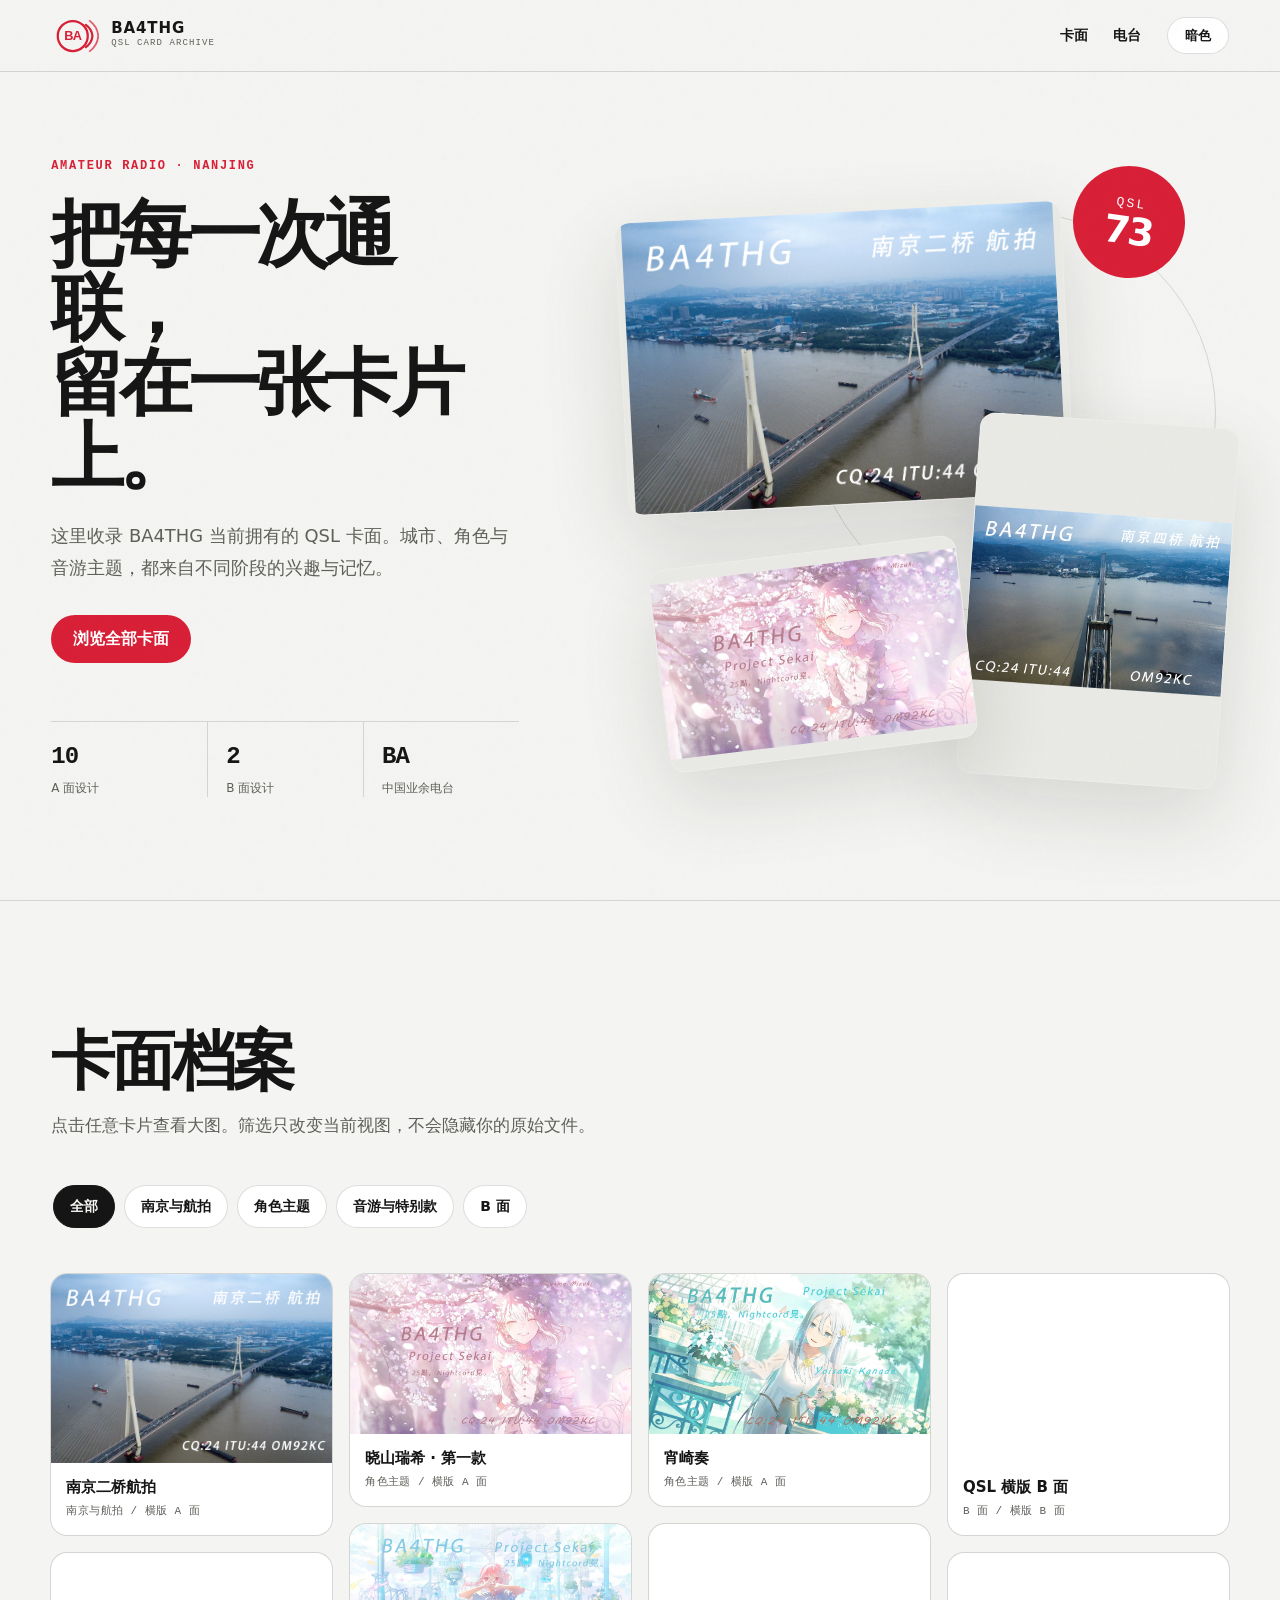
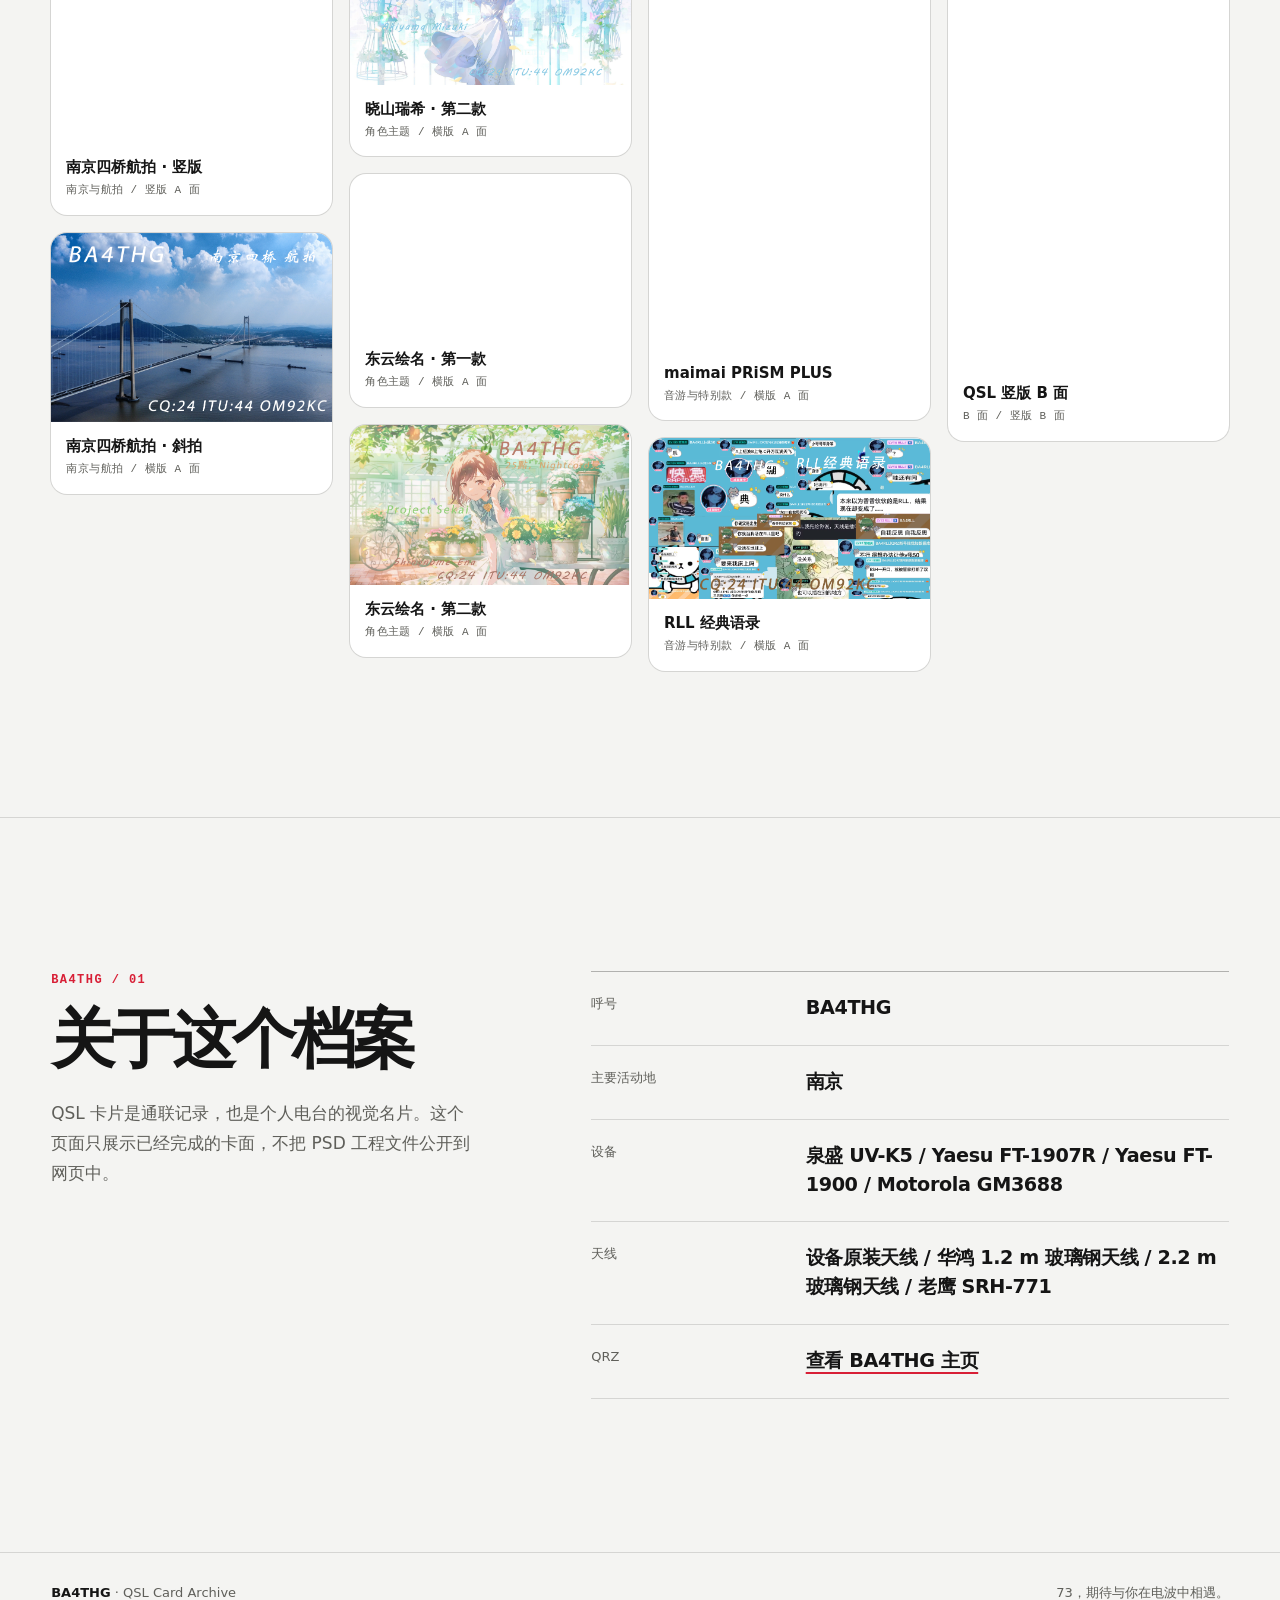
==== index.html @ e1be9c92 "Publish BA4THG QSL card archive" ====
<!doctype html>
<html lang="zh-CN">
<head>
  <meta charset="UTF-8">
  <meta name="viewport" content="width=device-width, initial-scale=1.0">
  <meta name="description" content="BA4THG 的 QSL 卡片档案，展示当前使用与收藏的 QSL 卡面设计。">
  <meta name="theme-color" content="#f4f4f2">
  <title>BA4THG · QSL Card Archive</title>
  <link rel="icon" type="image/svg+xml" href="./assets/ba4thg-mark.svg">
  <link rel="stylesheet" href="./styles.css">
  <script src="./app.js" defer></script>
</head>
<body>
  <a class="skip-link" href="#gallery">跳到卡面画廊</a>

  <header class="site-header">
    <a class="brand" href="#top" aria-label="返回页面顶部">
      <img class="brand-mark" src="./assets/ba4thg-mark.svg" alt="" aria-hidden="true">
      <span class="brand-copy">
        <strong>BA4THG</strong>
        <small>QSL CARD ARCHIVE</small>
      </span>
    </a>

    <nav class="site-nav" aria-label="主导航">
      <a href="#gallery">卡面</a>
      <a href="#station">电台</a>
      <button class="theme-toggle" type="button" aria-label="切换明暗主题">
        <span data-theme-label>暗色</span>
      </button>
    </nav>
  </header>

  <main id="top">
    <section class="hero" aria-labelledby="hero-title">
      <div class="hero-copy reveal">
        <p class="eyebrow">AMATEUR RADIO · NANJING</p>
        <h1 id="hero-title">把每一次通联，<br>留在一张卡片上。</h1>
        <p class="hero-intro">这里收录 BA4THG 当前拥有的 QSL 卡面。城市、角色与音游主题，都来自不同阶段的兴趣与记忆。</p>
        <a class="primary-action" href="#gallery">浏览全部卡面</a>

        <dl class="hero-stats" aria-label="卡面统计">
          <div>
            <dt data-front-count>10</dt>
            <dd>A 面设计</dd>
          </div>
          <div>
            <dt data-back-count>2</dt>
            <dd>B 面设计</dd>
          </div>
          <div>
            <dt>BA</dt>
            <dd>中国业余电台</dd>
          </div>
        </dl>
      </div>

      <div class="hero-gallery reveal" aria-label="精选卡面预览">
        <figure class="hero-card hero-card-main">
          <img src="./图片/A面 南京二桥航拍.png" alt="南京二桥航拍主题 QSL 卡片">
        </figure>
        <figure class="hero-card hero-card-tall">
          <img src="./图片/A面 南京四桥航拍 竖拍.png" alt="南京四桥竖版航拍主题 QSL 卡片">
        </figure>
        <figure class="hero-card hero-card-accent">
          <img src="./图片/A面 mzk 1 2版.png" alt="晓山瑞希主题 QSL 卡片">
        </figure>
        <div class="hero-callout" aria-hidden="true">
          <span>QSL</span>
          <strong>73</strong>
        </div>
      </div>
    </section>

    <section class="archive" id="gallery" aria-labelledby="gallery-title">
      <div class="section-heading reveal">
        <h2 id="gallery-title">卡面档案</h2>
        <p>点击任意卡片查看大图。筛选只改变当前视图，不会隐藏你的原始文件。</p>
      </div>

      <div class="filter-bar reveal" role="group" aria-label="卡面分类筛选">
        <button class="filter-chip is-active" type="button" data-filter="all" aria-pressed="true">全部</button>
        <button class="filter-chip" type="button" data-filter="city" aria-pressed="false">南京与航拍</button>
        <button class="filter-chip" type="button" data-filter="character" aria-pressed="false">角色主题</button>
        <button class="filter-chip" type="button" data-filter="rhythm" aria-pressed="false">音游与特别款</button>
        <button class="filter-chip" type="button" data-filter="back" aria-pressed="false">B 面</button>
      </div>

      <div class="card-grid" data-card-grid aria-live="polite"></div>
      <p class="empty-state" data-empty-state hidden>当前分类还没有卡面。</p>
    </section>

    <section class="station" id="station" aria-labelledby="station-title">
      <div class="station-copy reveal">
        <p class="station-index">BA4THG / 01</p>
        <h2 id="station-title">关于这个档案</h2>
        <p>QSL 卡片是通联记录，也是个人电台的视觉名片。这个页面只展示已经完成的卡面，不把 PSD 工程文件公开到网页中。</p>
      </div>

      <dl class="station-details reveal">
        <div>
          <dt>呼号</dt>
          <dd>BA4THG</dd>
        </div>
        <div>
          <dt>主要活动地</dt>
          <dd>南京</dd>
        </div>
        <div>
          <dt>设备</dt>
          <dd>泉盛 UV-K5 / Yaesu FT-1907R / Yaesu FT-1900 / Motorola GM3688</dd>
        </div>
        <div>
          <dt>天线</dt>
          <dd>设备原装天线 / 华鸿 1.2 m 玻璃钢天线 / 2.2 m 玻璃钢天线 / 老鹰 SRH-771</dd>
        </div>
        <div>
          <dt>QRZ</dt>
          <dd><a class="station-link" href="https://www.qrz.com/db/BA4THG" target="_blank" rel="noreferrer">查看 BA4THG 主页</a></dd>
        </div>
      </dl>
    </section>
  </main>

  <footer class="site-footer">
    <p><strong>BA4THG</strong> · QSL Card Archive</p>
    <p>73，期待与你在电波中相遇。</p>
  </footer>

  <dialog class="card-dialog" data-card-dialog aria-labelledby="dialog-title">
    <div class="dialog-shell">
      <div class="dialog-media">
        <img data-dialog-image src="" alt="">
      </div>
      <div class="dialog-panel">
        <button class="dialog-close" type="button" data-dialog-close aria-label="关闭卡面预览">关闭</button>
        <p class="dialog-kicker" data-dialog-kicker></p>
        <h2 id="dialog-title" data-dialog-title></h2>
        <p class="dialog-description" data-dialog-description></p>
        <dl class="dialog-meta">
          <div>
            <dt>版式</dt>
            <dd data-dialog-format></dd>
          </div>
          <div>
            <dt>分组</dt>
            <dd data-dialog-category></dd>
          </div>
        </dl>
        <div class="dialog-actions">
          <button type="button" data-dialog-prev>上一张</button>
          <button type="button" data-dialog-next>下一张</button>
        </div>
      </div>
    </div>
  </dialog>

  <noscript>
    <p class="noscript">此页面需要 JavaScript 才能生成卡面画廊和大图预览。</p>
  </noscript>
</body>
</html>
---- styles.css ----
@charset "UTF-8";

:root {
  color-scheme: light;
  --canvas: #f4f4f2;
  --surface: #ffffff;
  --surface-soft: #e9e9e5;
  --surface-strong: #151515;
  --ink: #151515;
  --ink-soft: #5f5f5a;
  --ink-inverse: #f7f7f3;
  --line: rgba(21, 21, 21, 0.14);
  --line-strong: rgba(21, 21, 21, 0.3);
  --accent: #d81f36;
  --accent-pressed: #b8162a;
  --focus: #2857d9;
  --shadow: 0 28px 80px rgba(35, 35, 30, 0.14);
  --radius-card: 16px;
  --radius-control: 999px;
  --page-pad: clamp(20px, 4vw, 68px);
  --header-height: 72px;
  --max-width: 1480px;
  --ease-out: cubic-bezier(0.16, 1, 0.3, 1);
  font-family: "Segoe UI Variable", "PingFang SC", "Microsoft YaHei UI", system-ui, sans-serif;
}

:root[data-theme="dark"] {
  color-scheme: dark;
  --canvas: #0d0d0e;
  --surface: #161617;
  --surface-soft: #202022;
  --surface-strong: #f1f1ed;
  --ink: #f1f1ed;
  --ink-soft: #a4a4a0;
  --ink-inverse: #151515;
  --line: rgba(241, 241, 237, 0.13);
  --line-strong: rgba(241, 241, 237, 0.28);
  --accent: #f04459;
  --accent-pressed: #ce3046;
  --focus: #7da0ff;
  --shadow: 0 34px 100px rgba(0, 0, 0, 0.42);
}

* {
  box-sizing: border-box;
}

html {
  scroll-behavior: smooth;
  scroll-padding-top: calc(var(--header-height) + 24px);
}

body {
  margin: 0;
  min-width: 320px;
  background: var(--canvas);
  color: var(--ink);
  font-size: 16px;
  line-height: 1.5;
  text-rendering: optimizeLegibility;
  -webkit-font-smoothing: antialiased;
}

body::before {
  position: fixed;
  inset: 0;
  z-index: 100;
  pointer-events: none;
  content: "";
  opacity: 0.035;
  background-image: url("data:image/svg+xml,%3Csvg viewBox='0 0 180 180' xmlns='http://www.w3.org/2000/svg'%3E%3Cfilter id='n'%3E%3CfeTurbulence type='fractalNoise' baseFrequency='.92' numOctaves='3' stitchTiles='stitch'/%3E%3C/filter%3E%3Crect width='100%25' height='100%25' filter='url(%23n)' opacity='.55'/%3E%3C/svg%3E");
}

img {
  display: block;
  max-width: 100%;
}

button,
a {
  font: inherit;
}

a {
  color: inherit;
  text-decoration: none;
}

button {
  color: inherit;
}

button:focus-visible,
a:focus-visible {
  outline: 3px solid var(--focus);
  outline-offset: 3px;
}

::selection {
  background: var(--accent);
  color: #ffffff;
}

.skip-link {
  position: fixed;
  top: 12px;
  left: 12px;
  z-index: 120;
  padding: 10px 14px;
  border-radius: 8px;
  background: var(--surface-strong);
  color: var(--ink-inverse);
  transform: translateY(-160%);
  transition: transform 180ms ease;
}

.skip-link:focus {
  transform: translateY(0);
}

.site-header {
  position: sticky;
  top: 0;
  z-index: 50;
  display: flex;
  width: 100%;
  min-height: var(--header-height);
  align-items: center;
  justify-content: space-between;
  padding: 10px var(--page-pad);
  border-bottom: 1px solid var(--line);
  background: color-mix(in srgb, var(--canvas) 88%, transparent);
  backdrop-filter: blur(18px) saturate(130%);
}

.brand {
  display: inline-flex;
  align-items: center;
  gap: 12px;
}

.brand-mark {
  display: block;
  width: 48px;
  height: 48px;
  flex: 0 0 auto;
}

.brand-copy {
  display: grid;
  gap: 1px;
}

.brand-copy strong {
  font-size: 15px;
  line-height: 1;
  letter-spacing: 0.06em;
}

.brand-copy small {
  color: var(--ink-soft);
  font-family: "Cascadia Mono", "SFMono-Regular", Consolas, monospace;
  font-size: 9px;
  letter-spacing: 0.12em;
}

.site-nav {
  display: flex;
  align-items: center;
  gap: clamp(14px, 2vw, 28px);
  font-size: 14px;
  font-weight: 650;
}

.site-nav > a {
  position: relative;
  padding: 8px 0;
}

.site-nav > a::after {
  position: absolute;
  right: 0;
  bottom: 3px;
  left: 0;
  height: 1px;
  background: currentColor;
  content: "";
  transform: scaleX(0);
  transform-origin: right;
  transition: transform 220ms var(--ease-out);
}

.site-nav > a:hover::after {
  transform: scaleX(1);
  transform-origin: left;
}

.theme-toggle,
.filter-chip,
.dialog-actions button,
.dialog-close {
  border: 1px solid var(--line);
  background: var(--surface);
  cursor: pointer;
  transition: transform 180ms var(--ease-out), border-color 180ms ease, background 180ms ease, color 180ms ease;
}

.theme-toggle {
  min-width: 62px;
  padding: 8px 13px;
  border-radius: var(--radius-control);
  font-size: 13px;
  font-weight: 650;
}

.theme-toggle:hover,
.filter-chip:hover,
.dialog-actions button:hover,
.dialog-close:hover {
  border-color: var(--line-strong);
  transform: translateY(-1px);
}

.theme-toggle:active,
.filter-chip:active,
.dialog-actions button:active,
.dialog-close:active,
.primary-action:active,
.card-button:active {
  transform: translateY(1px) scale(0.99);
}

main,
.site-footer {
  width: min(100%, var(--max-width));
  margin-inline: auto;
}

.hero {
  display: grid;
  min-height: calc(100dvh - var(--header-height));
  grid-template-columns: minmax(0, 0.86fr) minmax(460px, 1.14fr);
  align-items: center;
  gap: clamp(42px, 7vw, 118px);
  padding: clamp(52px, 8vh, 92px) var(--page-pad) clamp(70px, 10vh, 120px);
  overflow: hidden;
}

.hero-copy {
  position: relative;
  z-index: 2;
  max-width: 660px;
}

.eyebrow {
  margin: 0 0 22px;
  color: var(--accent);
  font-family: "Cascadia Mono", "SFMono-Regular", Consolas, monospace;
  font-size: 12px;
  font-weight: 700;
  letter-spacing: 0.14em;
}

.hero h1 {
  max-width: 12ch;
  margin: 0;
  font-size: clamp(48px, 5.7vw, 86px);
  font-weight: 720;
  letter-spacing: -0.065em;
  line-height: 1.02;
}

.hero-intro {
  max-width: 34em;
  margin: 26px 0 0;
  color: var(--ink-soft);
  font-size: clamp(16px, 1.4vw, 19px);
  line-height: 1.75;
}

.primary-action {
  display: inline-flex;
  min-height: 48px;
  align-items: center;
  justify-content: center;
  margin-top: 32px;
  padding: 0 22px;
  border-radius: var(--radius-control);
  background: var(--accent);
  color: #ffffff;
  font-weight: 720;
  transition: transform 180ms var(--ease-out), background 180ms ease;
}

.primary-action:hover {
  background: var(--accent-pressed);
  transform: translateY(-2px);
}

.hero-stats {
  display: grid;
  max-width: 560px;
  grid-template-columns: repeat(3, 1fr);
  gap: 0;
  margin: 58px 0 0;
  border-top: 1px solid var(--line);
}

.hero-stats div {
  padding: 17px 18px 0 0;
}

.hero-stats div + div {
  padding-left: 18px;
  border-left: 1px solid var(--line);
}

.hero-stats dt {
  font-family: "Cascadia Mono", "SFMono-Regular", Consolas, monospace;
  font-size: 24px;
  font-weight: 700;
  letter-spacing: -0.04em;
}

.hero-stats dd {
  margin: 4px 0 0;
  color: var(--ink-soft);
  font-size: 12px;
}

.hero-gallery {
  position: relative;
  min-height: min(650px, 72vh);
}

.hero-gallery::before {
  position: absolute;
  top: 9%;
  right: 2%;
  width: 65%;
  aspect-ratio: 1;
  border: 1px solid var(--line);
  border-radius: 50%;
  content: "";
}

.hero-card {
  position: absolute;
  margin: 0;
  overflow: hidden;
  border: 1px solid rgba(255, 255, 255, 0.2);
  border-radius: var(--radius-card);
  background: var(--surface-soft);
  box-shadow: var(--shadow);
}

.hero-card img {
  width: 100%;
  height: 100%;
  object-fit: contain;
  image-rendering: auto;
}

.hero-card-main {
  top: 9%;
  left: 2%;
  width: 72%;
  aspect-ratio: 1.52;
  transform: rotate(-3deg);
}

.hero-card-tall {
  right: 0;
  bottom: 3%;
  width: 42%;
  aspect-ratio: 0.72;
  transform: rotate(4deg);
}

.hero-card-accent {
  bottom: 7%;
  left: 8%;
  width: 50%;
  aspect-ratio: 1.52;
  transform: rotate(-7deg);
}

.hero-callout {
  position: absolute;
  top: 2%;
  right: 7%;
  display: grid;
  width: 112px;
  height: 112px;
  place-content: center;
  border-radius: 50%;
  background: var(--accent);
  color: #ffffff;
  text-align: center;
  transform: rotate(8deg);
}

.hero-callout span {
  font-family: "Cascadia Mono", "SFMono-Regular", Consolas, monospace;
  font-size: 13px;
  letter-spacing: 0.18em;
}

.hero-callout strong {
  font-size: 38px;
  line-height: 0.98;
  letter-spacing: -0.06em;
}

.archive {
  padding: clamp(82px, 10vw, 150px) var(--page-pad);
  border-top: 1px solid var(--line);
}

.section-heading {
  display: grid;
  max-width: 720px;
  gap: 18px;
  margin-bottom: 42px;
}

.section-heading h2,
.station-copy h2 {
  margin: 0;
  font-size: clamp(40px, 5vw, 70px);
  font-weight: 720;
  letter-spacing: -0.06em;
  line-height: 1;
}

.section-heading p,
.station-copy > p:last-child {
  max-width: 42em;
  margin: 0;
  color: var(--ink-soft);
  font-size: 17px;
  line-height: 1.75;
}

.filter-bar {
  display: flex;
  gap: 9px;
  margin-bottom: 34px;
  overflow-x: auto;
  padding: 2px 2px 12px;
  scrollbar-width: thin;
}

.filter-chip {
  flex: 0 0 auto;
  padding: 10px 16px;
  border-radius: var(--radius-control);
  font-size: 14px;
  font-weight: 680;
  white-space: nowrap;
}

.filter-chip.is-active {
  border-color: var(--surface-strong);
  background: var(--surface-strong);
  color: var(--ink-inverse);
}

.card-grid {
  columns: 4 260px;
  column-gap: 18px;
}

.card-item {
  display: inline-block;
  width: 100%;
  margin: 0 0 18px;
  break-inside: avoid;
  vertical-align: top;
}

.card-button {
  position: relative;
  width: 100%;
  padding: 0;
  overflow: hidden;
  border: 0;
  border-radius: var(--radius-card);
  background: var(--surface);
  box-shadow: 0 0 0 1px var(--line);
  cursor: zoom-in;
  text-align: left;
  transition: transform 260ms var(--ease-out), box-shadow 260ms var(--ease-out);
}

.card-button:hover {
  z-index: 2;
  box-shadow: 0 22px 58px rgba(27, 27, 24, 0.18), 0 0 0 1px var(--line);
  transform: translateY(-5px);
}

:root[data-theme="dark"] .card-button:hover {
  box-shadow: 0 24px 64px rgba(0, 0, 0, 0.46), 0 0 0 1px var(--line);
}

.card-image-wrap {
  position: relative;
  overflow: hidden;
  background: var(--surface-soft);
}

.card-image-wrap.is-error {
  display: grid;
  min-height: 180px;
  place-items: center;
}

.card-image-wrap.is-error::before {
  color: var(--ink-soft);
  content: "图像加载失败";
  font-size: 13px;
}

.card-image-wrap.is-error .card-image {
  display: none;
}

.card-image-wrap::after {
  position: absolute;
  inset: 0;
  background: linear-gradient(to top, rgba(0, 0, 0, 0.5), transparent 35%);
  content: "";
  opacity: 0;
  transition: opacity 220ms ease;
}

.card-button:hover .card-image-wrap::after,
.card-button:focus-visible .card-image-wrap::after {
  opacity: 1;
}

.card-image {
  width: 100%;
  height: auto;
  transition: transform 500ms var(--ease-out);
}

.card-button:hover .card-image {
  transform: scale(1.018);
}

.card-view-label {
  position: absolute;
  right: 13px;
  bottom: 13px;
  z-index: 1;
  padding: 7px 11px;
  border-radius: var(--radius-control);
  background: rgba(255, 255, 255, 0.92);
  color: #151515;
  font-size: 12px;
  font-weight: 720;
  opacity: 0;
  transform: translateY(8px);
  transition: opacity 220ms ease, transform 220ms var(--ease-out);
}

.card-button:hover .card-view-label,
.card-button:focus-visible .card-view-label {
  opacity: 1;
  transform: translateY(0);
}

.card-caption {
  display: grid;
  gap: 5px;
  padding: 14px 15px 16px;
}

.card-caption strong {
  font-size: 15px;
  line-height: 1.35;
}

.card-caption span {
  color: var(--ink-soft);
  font-family: "Cascadia Mono", "SFMono-Regular", Consolas, monospace;
  font-size: 11px;
  letter-spacing: 0.04em;
}

.card-item[hidden] {
  display: none;
}

.empty-state {
  margin: 42px 0 0;
  padding: 42px;
  border: 1px dashed var(--line-strong);
  border-radius: var(--radius-card);
  color: var(--ink-soft);
  text-align: center;
}

.station {
  display: grid;
  grid-template-columns: minmax(0, 0.8fr) minmax(420px, 1.2fr);
  gap: clamp(48px, 9vw, 150px);
  padding: clamp(90px, 12vw, 170px) var(--page-pad);
  border-top: 1px solid var(--line);
}

.station-index {
  margin: 0 0 18px;
  color: var(--accent);
  font-family: "Cascadia Mono", "SFMono-Regular", Consolas, monospace;
  font-size: 12px;
  font-weight: 700;
  letter-spacing: 0.12em;
}

.station-copy > p:last-child {
  margin-top: 28px;
}

.station-details {
  margin: 0;
  border-top: 1px solid var(--line-strong);
}

.station-details div {
  display: grid;
  grid-template-columns: minmax(100px, 0.45fr) 1fr;
  gap: 24px;
  padding: 22px 0;
  border-bottom: 1px solid var(--line);
}

.station-details dt {
  color: var(--ink-soft);
  font-size: 13px;
}

.station-details dd {
  margin: 0;
  font-size: clamp(16px, 1.5vw, 21px);
  font-weight: 650;
  letter-spacing: -0.02em;
}

.station-link {
  text-decoration: underline;
  text-decoration-color: var(--accent);
  text-decoration-thickness: 2px;
  text-underline-offset: 5px;
}

.site-footer {
  display: flex;
  justify-content: space-between;
  gap: 24px;
  padding: 30px var(--page-pad) 42px;
  border-top: 1px solid var(--line);
  color: var(--ink-soft);
  font-size: 13px;
}

.site-footer p {
  margin: 0;
}

.site-footer strong {
  color: var(--ink);
}

.card-dialog {
  width: min(1180px, calc(100vw - 32px));
  max-width: none;
  max-height: calc(100dvh - 32px);
  padding: 0;
  overflow: hidden;
  border: 1px solid var(--line);
  border-radius: 20px;
  background: var(--surface);
  color: var(--ink);
  box-shadow: 0 40px 120px rgba(0, 0, 0, 0.35);
}

.card-dialog::backdrop {
  background: rgba(0, 0, 0, 0.72);
  backdrop-filter: blur(8px);
}

.dialog-shell {
  display: grid;
  min-height: min(720px, calc(100dvh - 32px));
  grid-template-columns: minmax(0, 1.55fr) minmax(300px, 0.65fr);
}

.dialog-media {
  display: grid;
  min-height: 420px;
  place-items: center;
  padding: clamp(18px, 3vw, 44px);
  overflow: auto;
  background: #090909;
}

.dialog-media img {
  width: auto;
  max-width: 100%;
  max-height: calc(100dvh - 90px);
  border-radius: 10px;
  object-fit: contain;
  box-shadow: 0 20px 80px rgba(0, 0, 0, 0.34);
}

.dialog-panel {
  display: flex;
  flex-direction: column;
  min-width: 0;
  padding: clamp(24px, 4vw, 48px);
  border-left: 1px solid var(--line);
}

.dialog-close {
  align-self: flex-end;
  padding: 8px 13px;
  border-radius: var(--radius-control);
  font-size: 13px;
  font-weight: 680;
}

.dialog-kicker {
  margin: auto 0 12px;
  color: var(--accent);
  font-family: "Cascadia Mono", "SFMono-Regular", Consolas, monospace;
  font-size: 11px;
  font-weight: 700;
  letter-spacing: 0.12em;
}

.dialog-panel h2 {
  margin: 0;
  font-size: clamp(30px, 3.5vw, 50px);
  line-height: 1.03;
  letter-spacing: -0.055em;
}

.dialog-description {
  margin: 20px 0 0;
  color: var(--ink-soft);
  line-height: 1.75;
}

.dialog-meta {
  display: grid;
  grid-template-columns: repeat(2, 1fr);
  gap: 16px;
  margin: 30px 0 0;
  padding-top: 18px;
  border-top: 1px solid var(--line);
}

.dialog-meta div {
  min-width: 0;
}

.dialog-meta dt {
  color: var(--ink-soft);
  font-size: 11px;
}

.dialog-meta dd {
  margin: 5px 0 0;
  font-size: 14px;
  font-weight: 680;
}

.dialog-actions {
  display: grid;
  grid-template-columns: repeat(2, 1fr);
  gap: 9px;
  margin-top: 34px;
}

.dialog-actions button {
  min-height: 44px;
  border-radius: var(--radius-control);
  font-size: 13px;
  font-weight: 680;
}

.noscript {
  position: fixed;
  right: 20px;
  bottom: 20px;
  z-index: 80;
  max-width: 380px;
  margin: 0;
  padding: 14px 16px;
  border-radius: 10px;
  background: var(--accent);
  color: #ffffff;
  box-shadow: var(--shadow);
}

.reveal {
  opacity: 0;
  transform: translateY(24px);
  transition: opacity 700ms var(--ease-out), transform 700ms var(--ease-out);
}

.reveal.is-visible {
  opacity: 1;
  transform: translateY(0);
}

@media (max-width: 1100px) {
  .hero {
    grid-template-columns: minmax(0, 0.95fr) minmax(390px, 1.05fr);
    gap: 40px;
  }

  .hero-gallery {
    min-height: 550px;
  }

  .card-grid {
    columns: 3 240px;
  }
}

@media (max-width: 820px) {
  :root {
    --header-height: 66px;
  }

  .site-header {
    min-height: var(--header-height);
  }

  .brand-copy small {
    display: none;
  }

  .site-nav > a {
    display: none;
  }

  .hero {
    min-height: auto;
    grid-template-columns: 1fr;
    gap: 48px;
    padding-top: 64px;
  }

  .hero h1 {
    max-width: 10ch;
    font-size: clamp(48px, 13vw, 72px);
  }

  .hero-gallery {
    width: min(100%, 650px);
    min-height: 540px;
    margin-inline: auto;
  }

  .station {
    grid-template-columns: 1fr;
  }

  .dialog-shell {
    min-height: auto;
    grid-template-columns: 1fr;
  }

  .dialog-media {
    min-height: 52dvh;
    max-height: 62dvh;
  }

  .dialog-media img {
    max-height: 56dvh;
  }

  .dialog-panel {
    padding: 22px;
    border-top: 1px solid var(--line);
    border-left: 0;
  }

  .dialog-kicker {
    margin-top: 30px;
  }
}

@media (max-width: 560px) {
  .brand-mark {
    width: 44px;
    height: 44px;
  }

  .theme-toggle {
    min-width: 58px;
  }

  .hero {
    gap: 30px;
    padding-top: 48px;
  }

  .hero h1 {
    font-size: clamp(43px, 14.2vw, 62px);
  }

  .hero-intro {
    font-size: 16px;
  }

  .hero-stats {
    margin-top: 42px;
  }

  .hero-stats div {
    padding-right: 9px;
  }

  .hero-stats div + div {
    padding-left: 10px;
  }

  .hero-stats dt {
    font-size: 20px;
  }

  .hero-stats dd {
    font-size: 10px;
  }

  .hero-gallery {
    min-height: 390px;
  }

  .hero-card-main {
    width: 78%;
  }

  .hero-card-tall {
    width: 39%;
  }

  .hero-card-accent {
    bottom: 4%;
    width: 55%;
  }

  .hero-callout {
    width: 78px;
    height: 78px;
  }

  .hero-callout strong {
    font-size: 28px;
  }

  .hero-callout span {
    font-size: 9px;
  }

  .archive,
  .station {
    padding-top: 76px;
    padding-bottom: 86px;
  }

  .card-grid {
    columns: 2 145px;
    column-gap: 12px;
  }

  .card-item {
    margin-bottom: 12px;
  }

  .card-caption {
    padding: 11px 12px 13px;
  }

  .card-caption strong {
    font-size: 13px;
  }

  .card-caption span {
    font-size: 9px;
  }

  .card-view-label {
    display: none;
  }

  .station-details div {
    grid-template-columns: 92px 1fr;
    gap: 14px;
  }

  .site-footer {
    flex-direction: column;
    gap: 8px;
  }

  .card-dialog {
    width: 100vw;
    max-height: 100dvh;
    border: 0;
    border-radius: 0;
  }

  .dialog-media {
    min-height: 46dvh;
    max-height: 54dvh;
    padding: 14px;
  }

  .dialog-media img {
    max-height: 48dvh;
  }
}

@media (prefers-reduced-motion: reduce) {
  html {
    scroll-behavior: auto;
  }

  *,
  *::before,
  *::after {
    scroll-behavior: auto !important;
    transition-duration: 0.01ms !important;
    animation-duration: 0.01ms !important;
    animation-iteration-count: 1 !important;
  }

  .reveal {
    opacity: 1;
    transform: none;
  }
}

@supports not (backdrop-filter: blur(18px)) {
  .site-header {
    background: var(--canvas);
  }
}
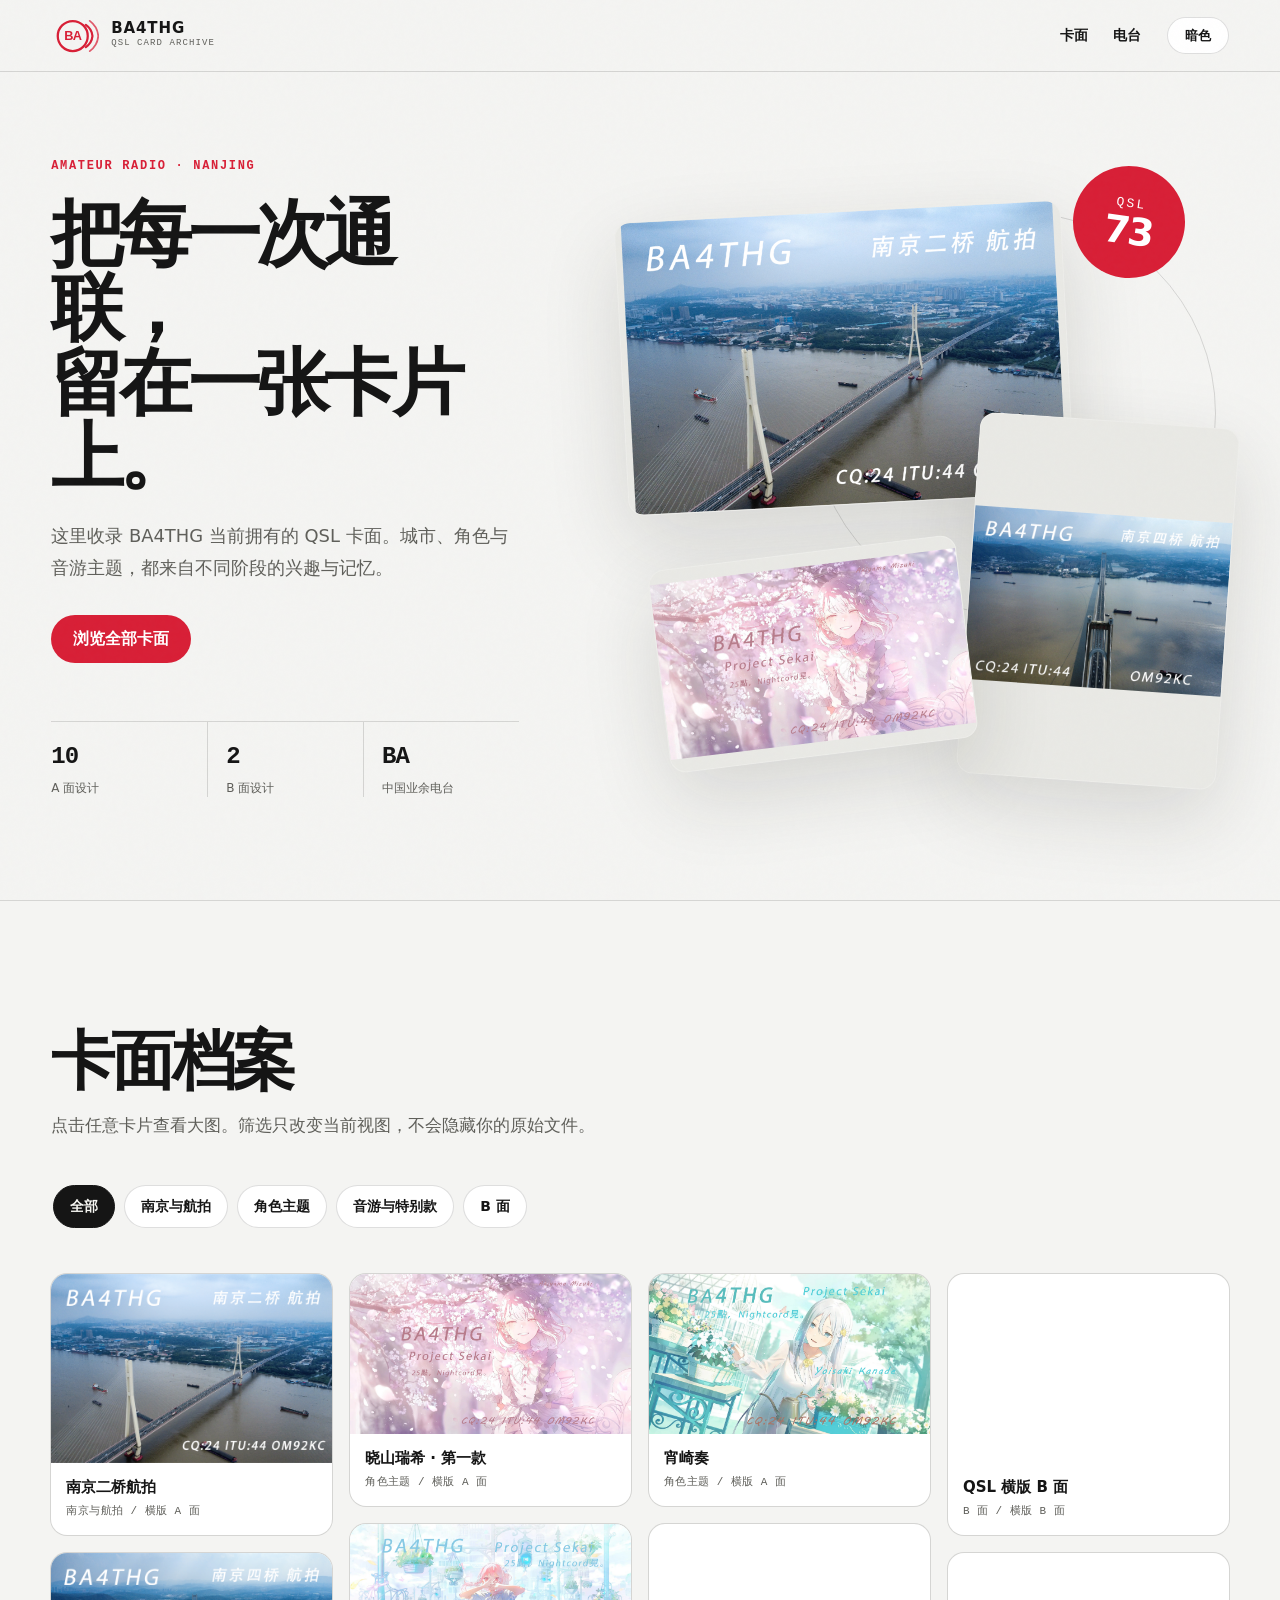
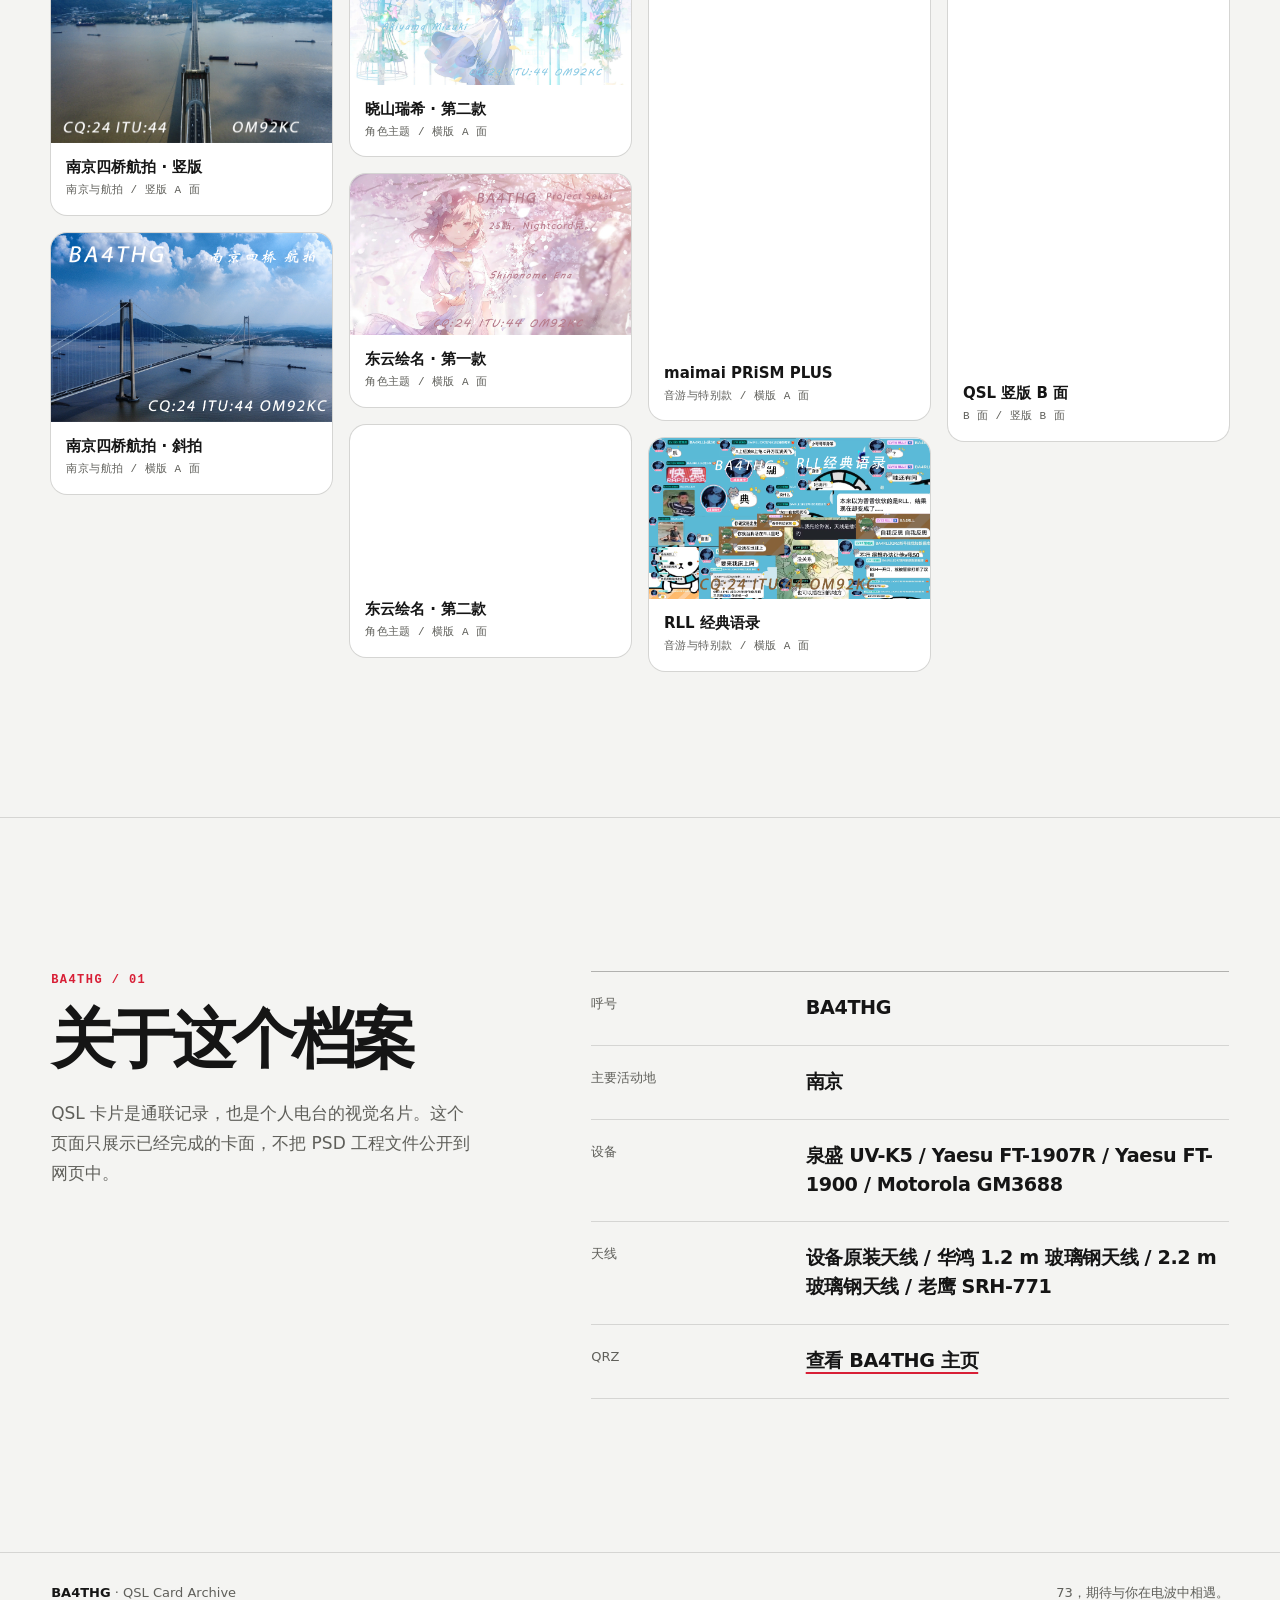
==== commit 301fed26: "Reduce initial QSL hero image load" ====
--- a/index.html
+++ b/index.html
@@ -7,6 +7,7 @@
   <meta name="theme-color" content="#f4f4f2">
   <title>BA4THG · QSL Card Archive</title>
   <link rel="icon" type="image/svg+xml" href="./assets/ba4thg-mark.svg">
+  <link rel="preload" as="image" href="./图片/A面 南京二桥航拍-small.png" fetchpriority="high">
   <link rel="stylesheet" href="./styles.css">
   <script src="./app.js" defer></script>
 </head>
@@ -57,13 +58,13 @@
 
       <div class="hero-gallery reveal" aria-label="精选卡面预览">
         <figure class="hero-card hero-card-main">
-          <img src="./图片/A面 南京二桥航拍.png" alt="南京二桥航拍主题 QSL 卡片">
+          <img src="./图片/A面 南京二桥航拍-small.png" alt="南京二桥航拍主题 QSL 卡片" loading="eager" decoding="async" fetchpriority="high">
         </figure>
         <figure class="hero-card hero-card-tall">
-          <img src="./图片/A面 南京四桥航拍 竖拍.png" alt="南京四桥竖版航拍主题 QSL 卡片">
+          <img src="./图片/A面 南京四桥航拍 竖拍-small.png" alt="南京四桥竖版航拍主题 QSL 卡片" loading="eager" decoding="async">
         </figure>
         <figure class="hero-card hero-card-accent">
-          <img src="./图片/A面 mzk 1 2版.png" alt="晓山瑞希主题 QSL 卡片">
+          <img src="./图片/A面 mzk 1 2版.png" alt="晓山瑞希主题 QSL 卡片" loading="lazy" decoding="async" fetchpriority="low">
         </figure>
         <div class="hero-callout" aria-hidden="true">
           <span>QSL</span>
@@ -130,7 +131,7 @@
   <dialog class="card-dialog" data-card-dialog aria-labelledby="dialog-title">
     <div class="dialog-shell">
       <div class="dialog-media">
-        <img data-dialog-image src="" alt="">
+        <img data-dialog-image alt="" decoding="async">
       </div>
       <div class="dialog-panel">
         <button class="dialog-close" type="button" data-dialog-close aria-label="关闭卡面预览">关闭</button>
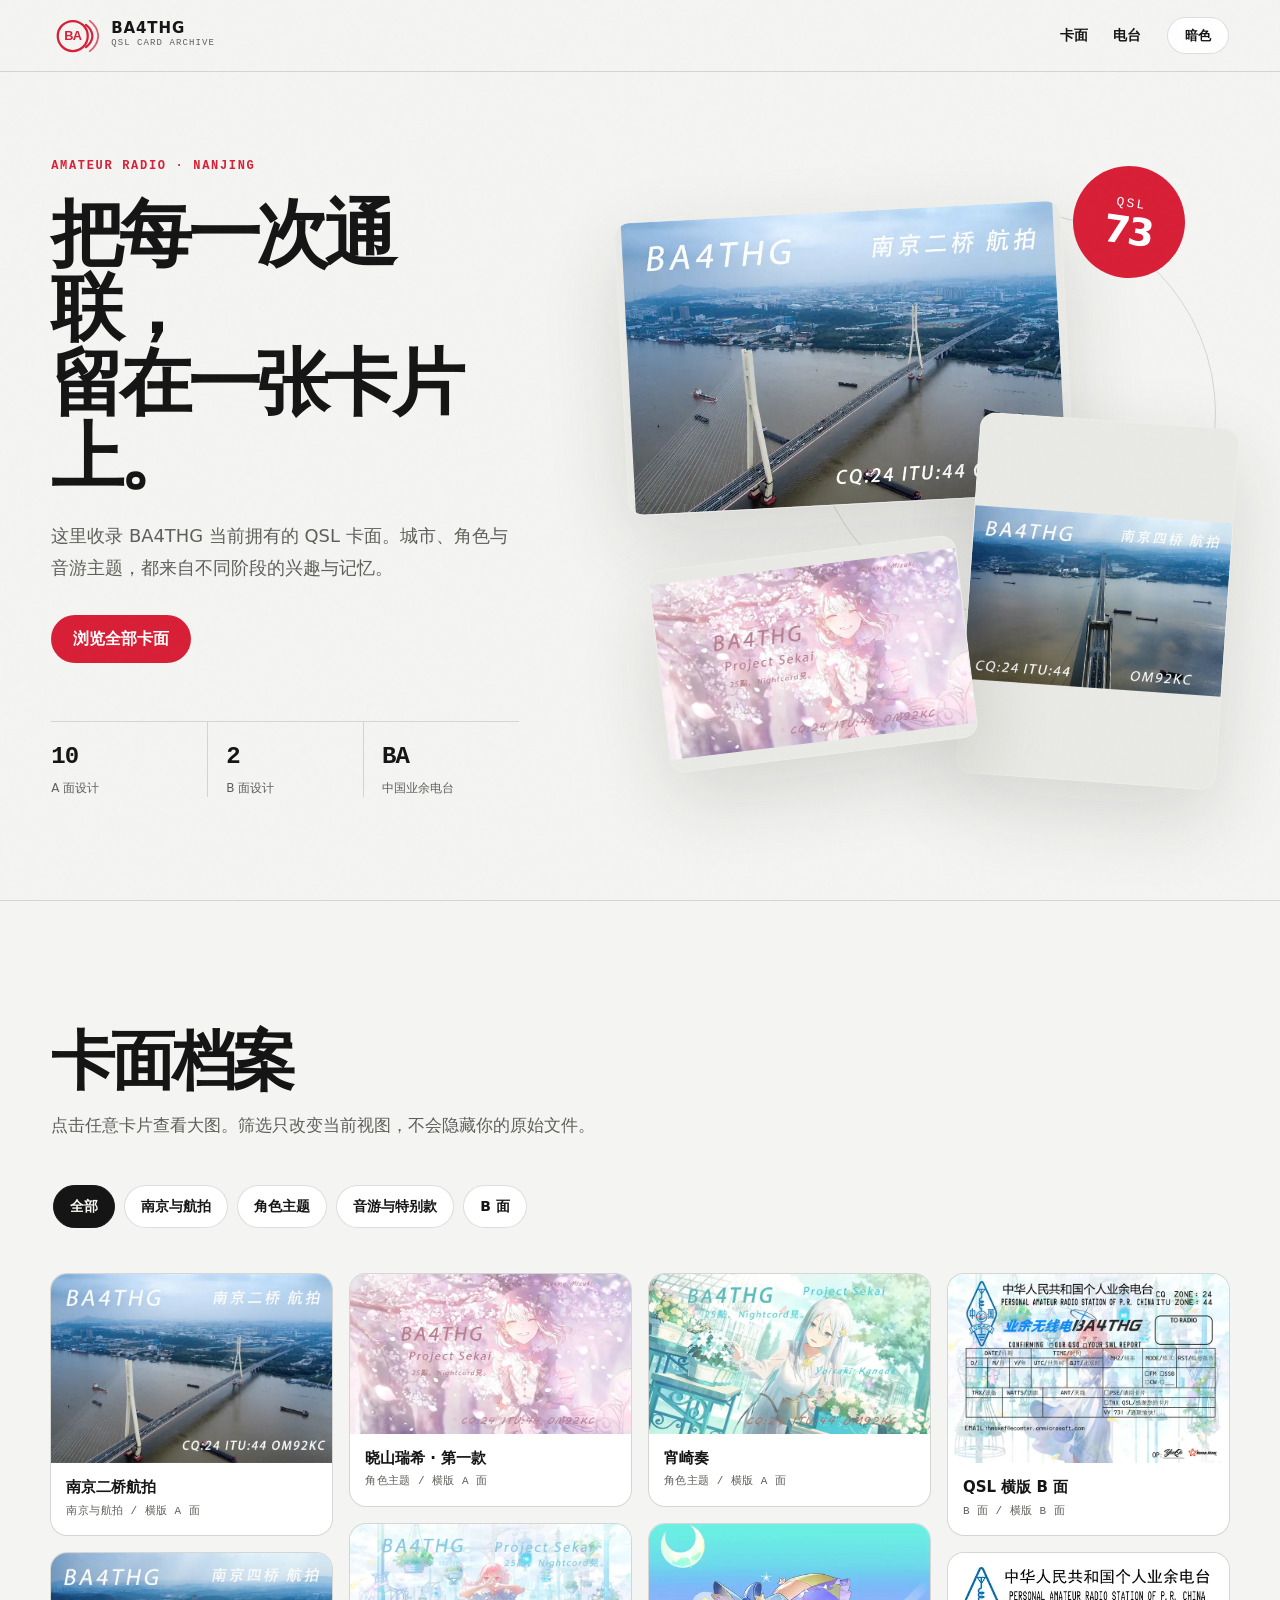
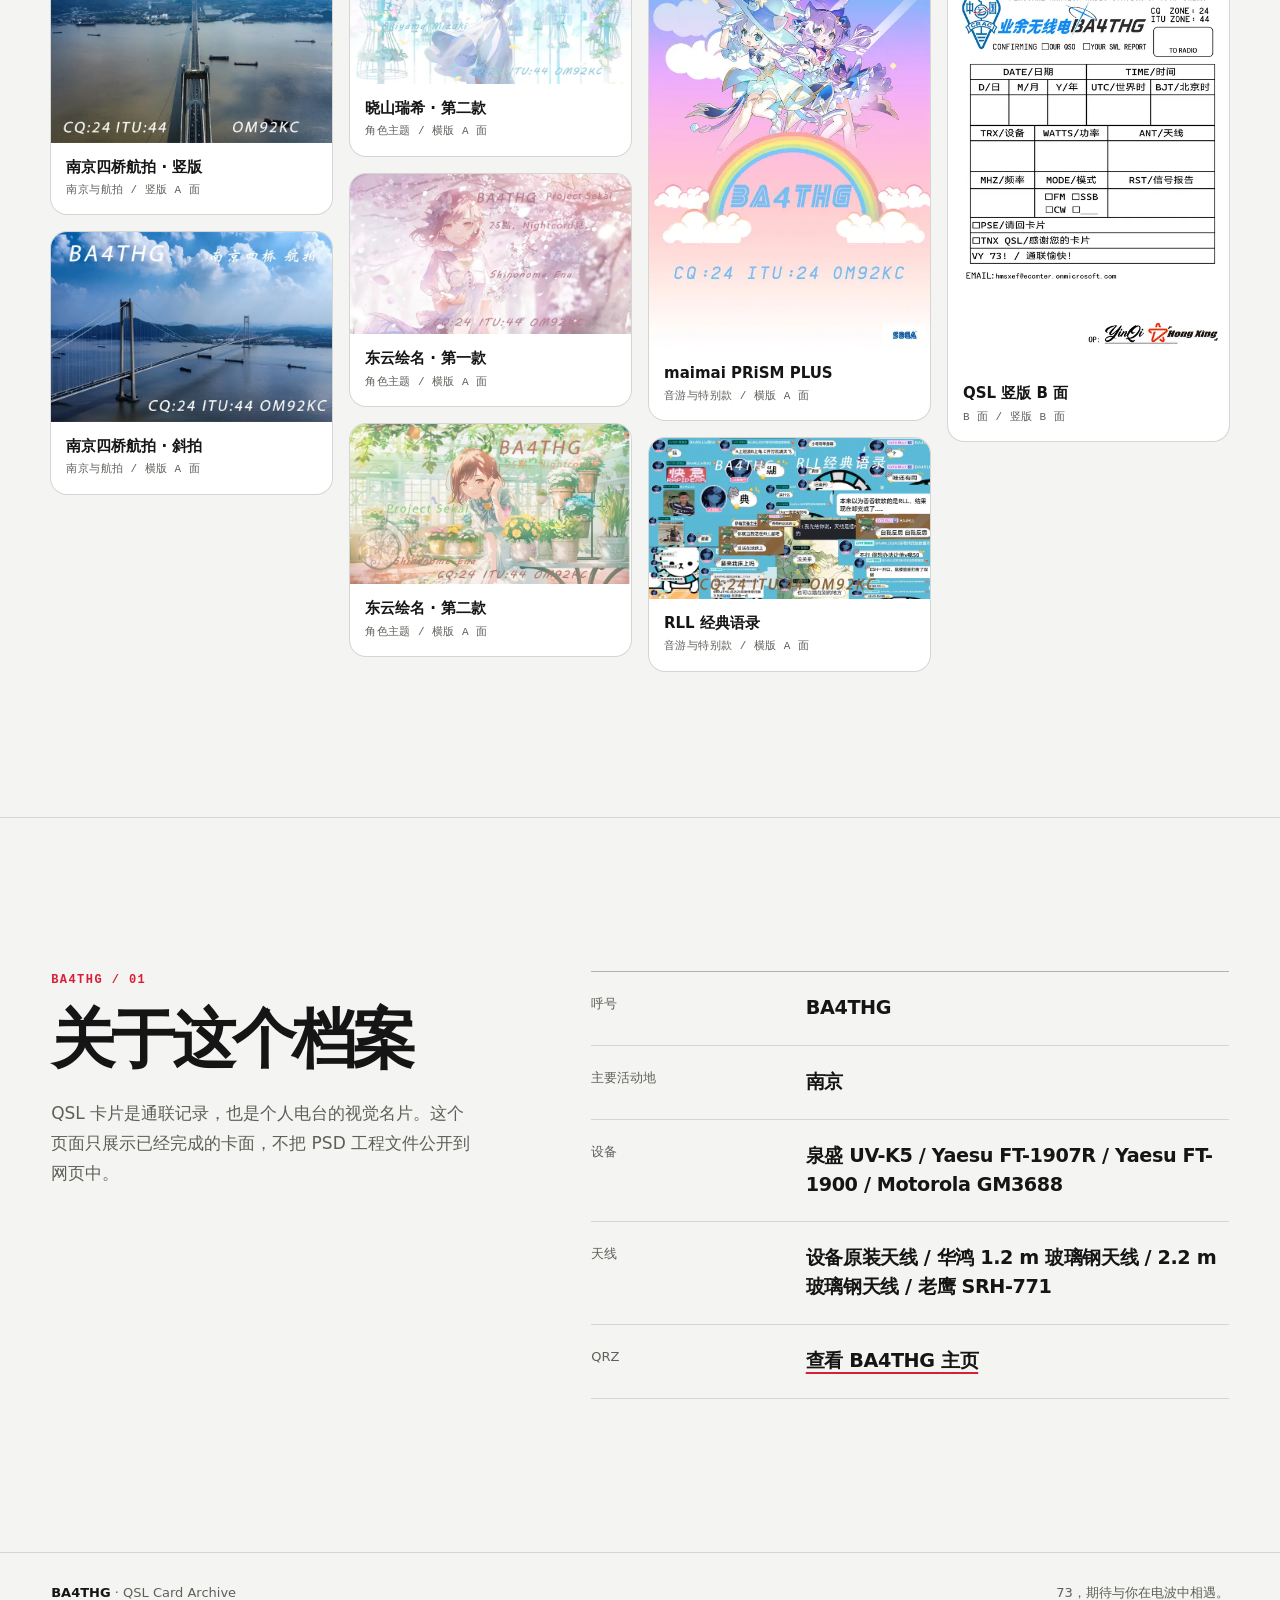
==== commit 59b563d5: "Optimize QSL image delivery [skip ci]" ====
--- a/index.html
+++ b/index.html
@@ -7,7 +7,7 @@
   <meta name="theme-color" content="#f4f4f2">
   <title>BA4THG · QSL Card Archive</title>
   <link rel="icon" type="image/svg+xml" href="./assets/ba4thg-mark.svg">
-  <link rel="preload" as="image" href="./图片/A面 南京二桥航拍-small.png" fetchpriority="high">
+  <link rel="preload" as="image" href="./图片/thumbs/nanjing-second-bridge.160e3b6c23bb.webp" type="image/webp" fetchpriority="high">
   <link rel="stylesheet" href="./styles.css">
   <script src="./app.js" defer></script>
 </head>
@@ -58,13 +58,13 @@
 
       <div class="hero-gallery reveal" aria-label="精选卡面预览">
         <figure class="hero-card hero-card-main">
-          <img src="./图片/A面 南京二桥航拍-small.png" alt="南京二桥航拍主题 QSL 卡片" loading="eager" decoding="async" fetchpriority="high">
+          <img src="./图片/thumbs/nanjing-second-bridge.160e3b6c23bb.webp" alt="南京二桥航拍主题 QSL 卡片" loading="eager" decoding="async" fetchpriority="high">
         </figure>
         <figure class="hero-card hero-card-tall">
-          <img src="./图片/A面 南京四桥航拍 竖拍-small.png" alt="南京四桥竖版航拍主题 QSL 卡片" loading="eager" decoding="async">
+          <img src="./图片/thumbs/nanjing-fourth-bridge-portrait.2451bc55f803.webp" alt="南京四桥竖版航拍主题 QSL 卡片" loading="eager" decoding="async">
         </figure>
         <figure class="hero-card hero-card-accent">
-          <img src="./图片/A面 mzk 1 2版.png" alt="晓山瑞希主题 QSL 卡片" loading="lazy" decoding="async" fetchpriority="low">
+          <img src="./图片/thumbs/mizuki-01.7b9cff704693.webp" alt="晓山瑞希主题 QSL 卡片" loading="eager" decoding="async">
         </figure>
         <div class="hero-callout" aria-hidden="true">
           <span>QSL</span>
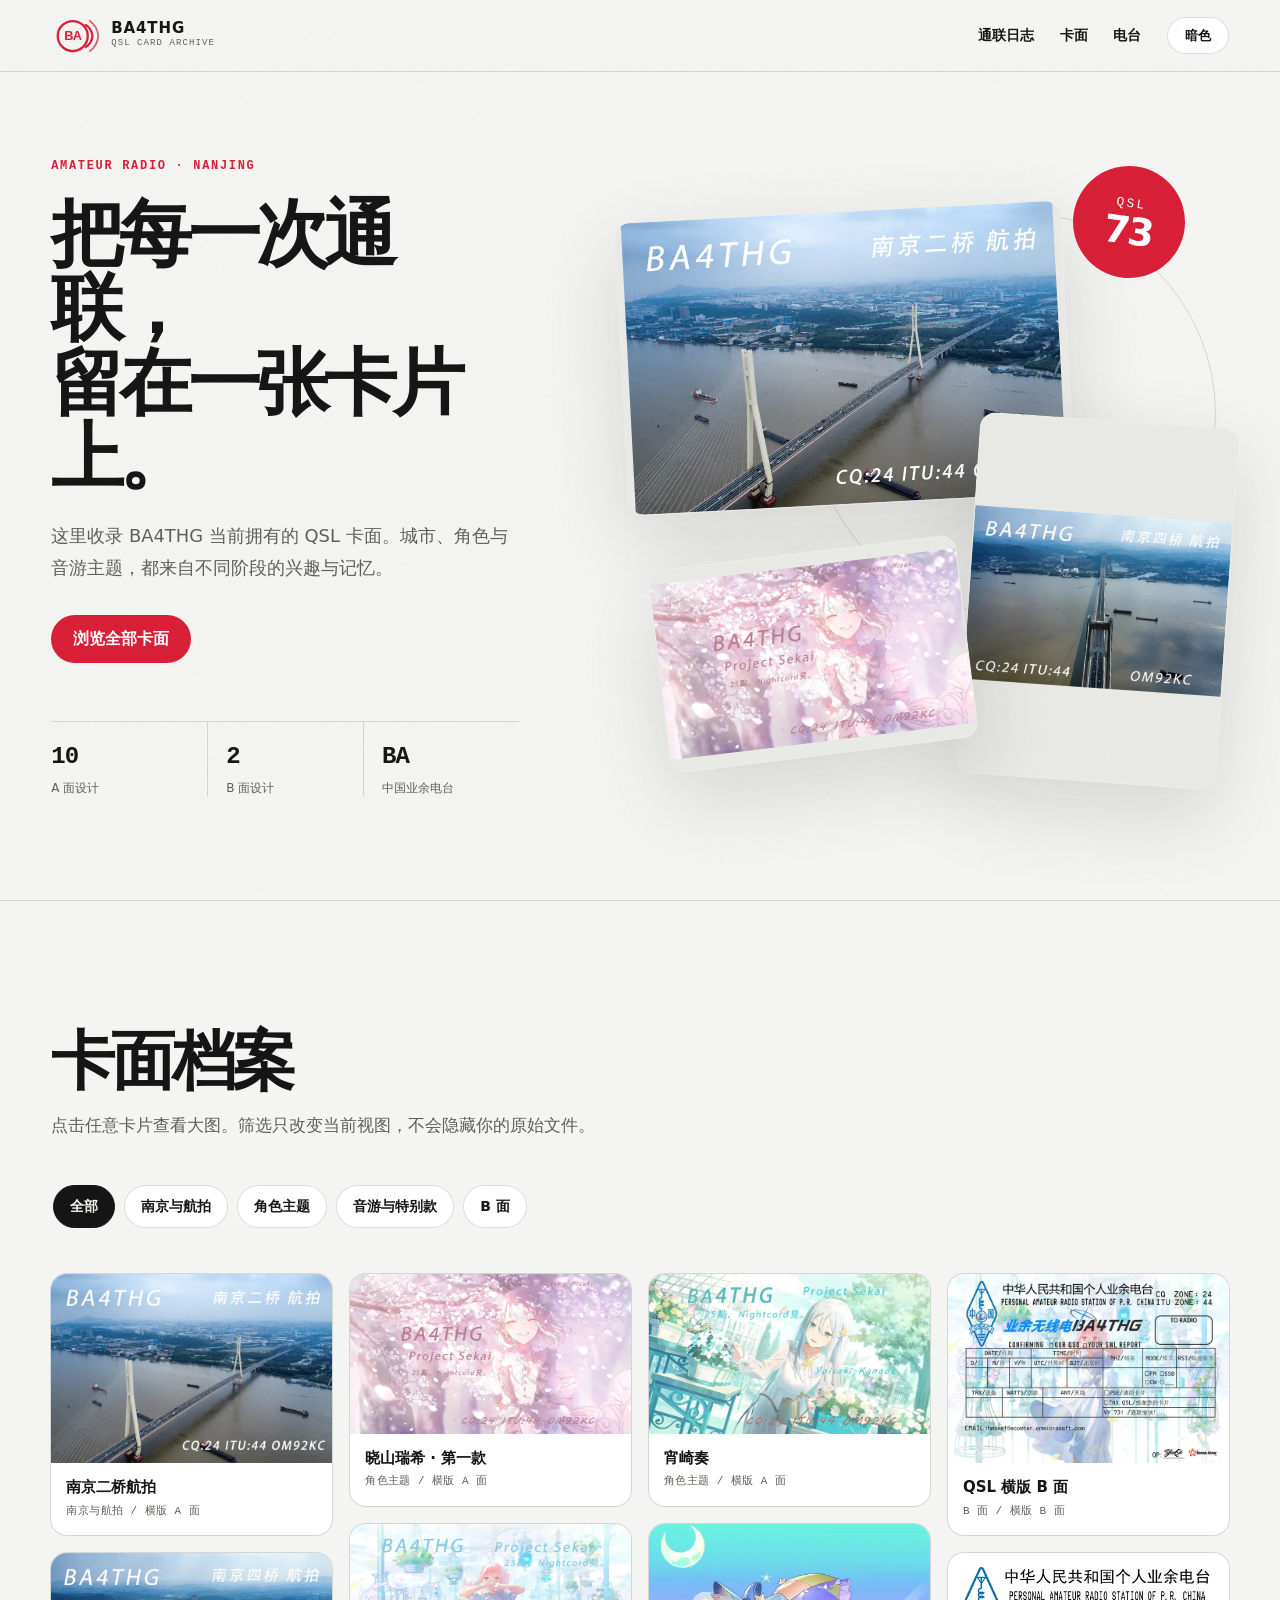
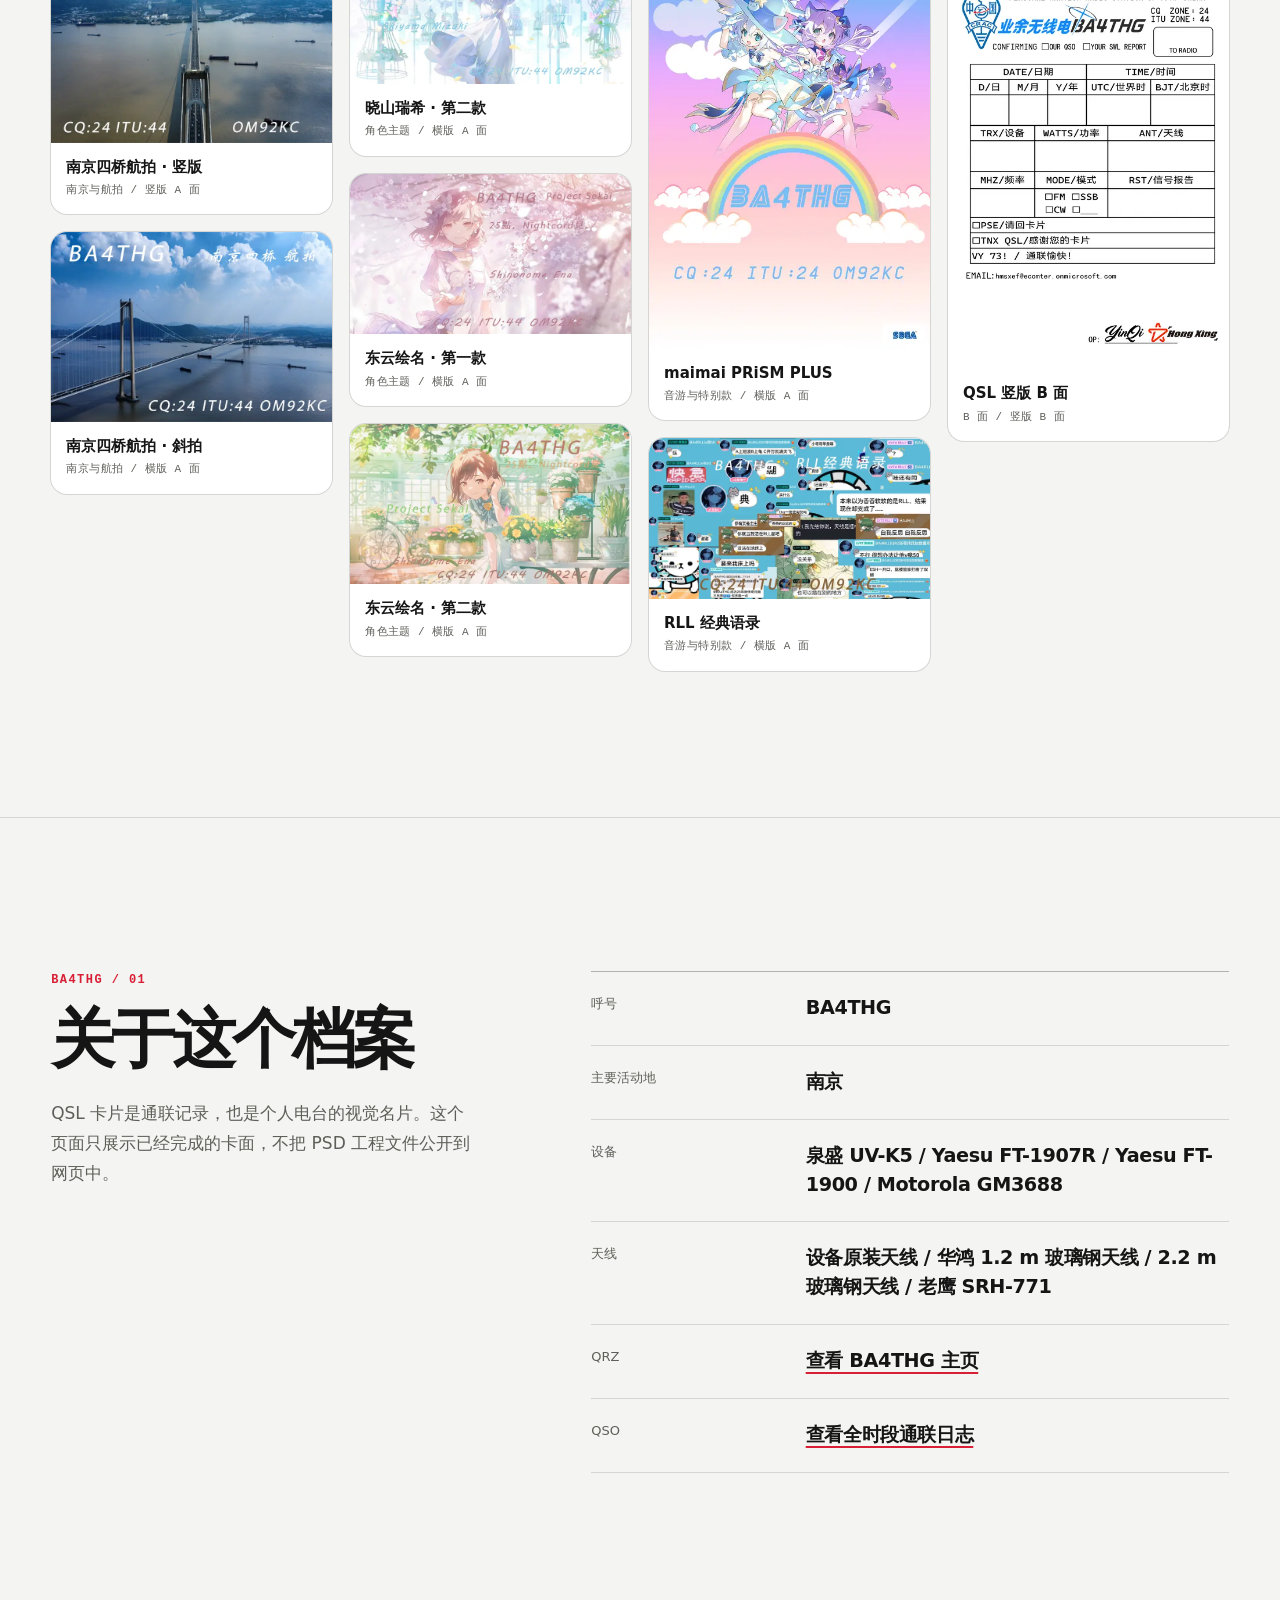
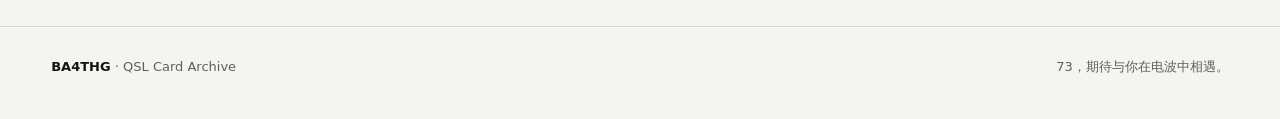
==== commit 3e34a361: "Link QSO logbook from QSL archive home" ====
--- a/index.html
+++ b/index.html
@@ -24,6 +24,7 @@
     </a>
 
     <nav class="site-nav" aria-label="主导航">
+      <a href="./logbook.html">通联日志</a>
       <a href="#gallery">卡面</a>
       <a href="#station">电台</a>
       <button class="theme-toggle" type="button" aria-label="切换明暗主题">
@@ -119,6 +120,10 @@
           <dt>QRZ</dt>
           <dd><a class="station-link" href="https://www.qrz.com/db/BA4THG" target="_blank" rel="noreferrer">查看 BA4THG 主页</a></dd>
         </div>
+        <div>
+          <dt>QSO</dt>
+          <dd><a class="station-link" href="./logbook.html">查看全时段通联日志</a></dd>
+        </div>
       </dl>
     </section>
   </main>
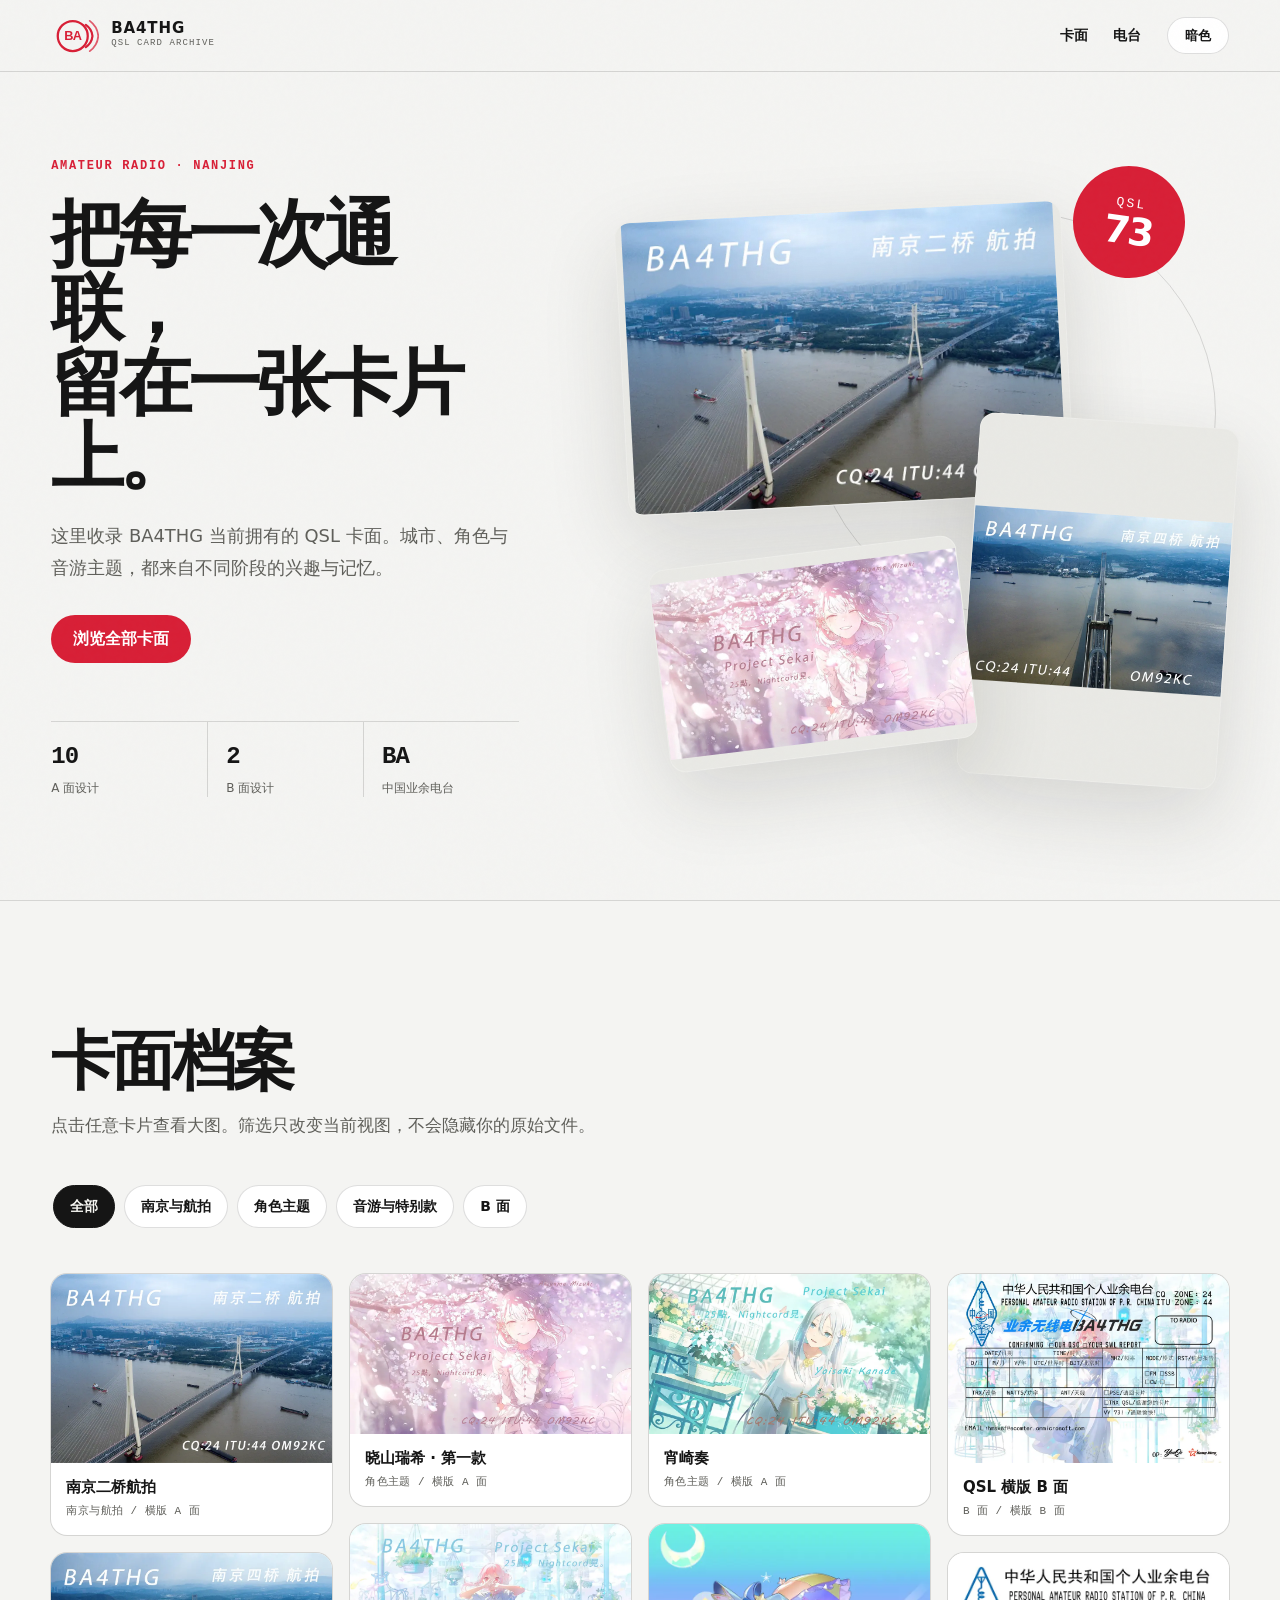
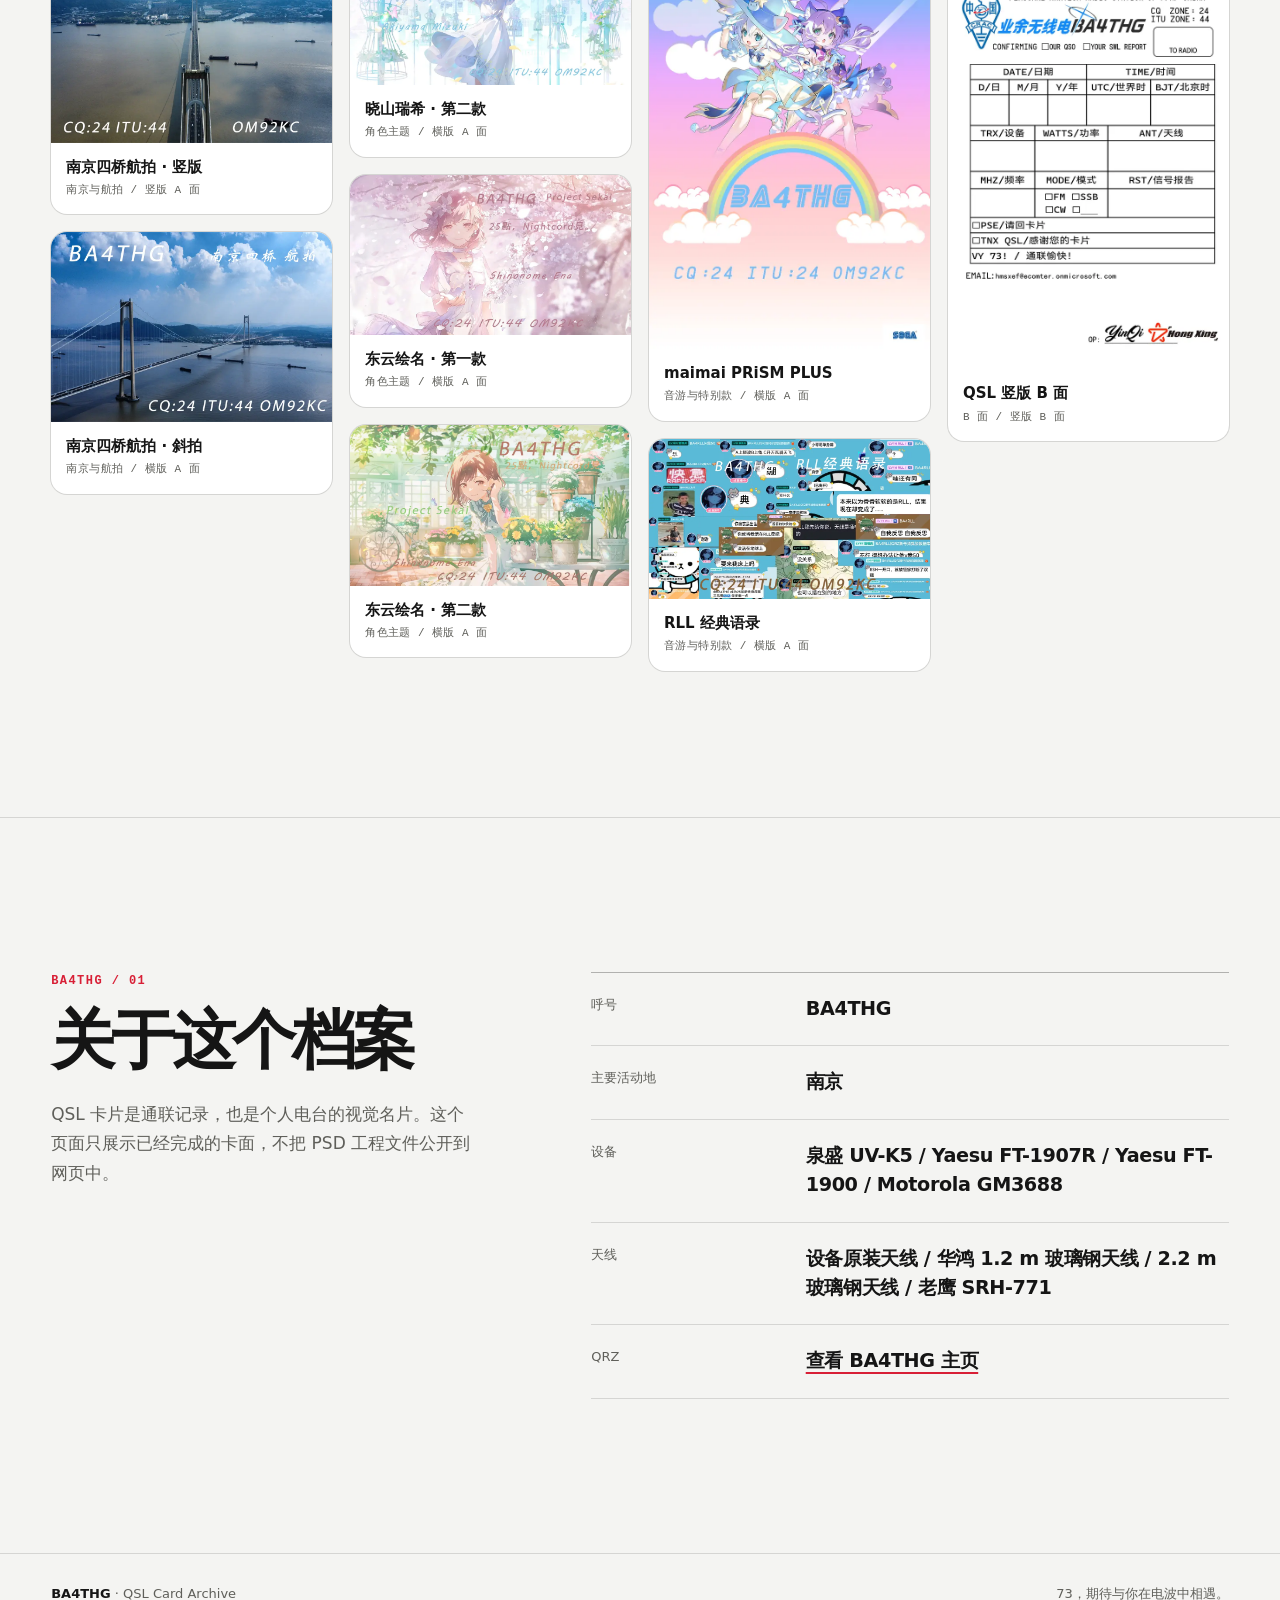
==== commit 28bac073: "Remove QSO links from QSL archive" ====
--- a/index.html
+++ b/index.html
@@ -24,7 +24,6 @@
     </a>
 
     <nav class="site-nav" aria-label="主导航">
-      <a href="./logbook.html">通联日志</a>
       <a href="#gallery">卡面</a>
       <a href="#station">电台</a>
       <button class="theme-toggle" type="button" aria-label="切换明暗主题">
@@ -120,10 +119,6 @@
           <dt>QRZ</dt>
           <dd><a class="station-link" href="https://www.qrz.com/db/BA4THG" target="_blank" rel="noreferrer">查看 BA4THG 主页</a></dd>
         </div>
-        <div>
-          <dt>QSO</dt>
-          <dd><a class="station-link" href="./logbook.html">查看全时段通联日志</a></dd>
-        </div>
       </dl>
     </section>
   </main>
